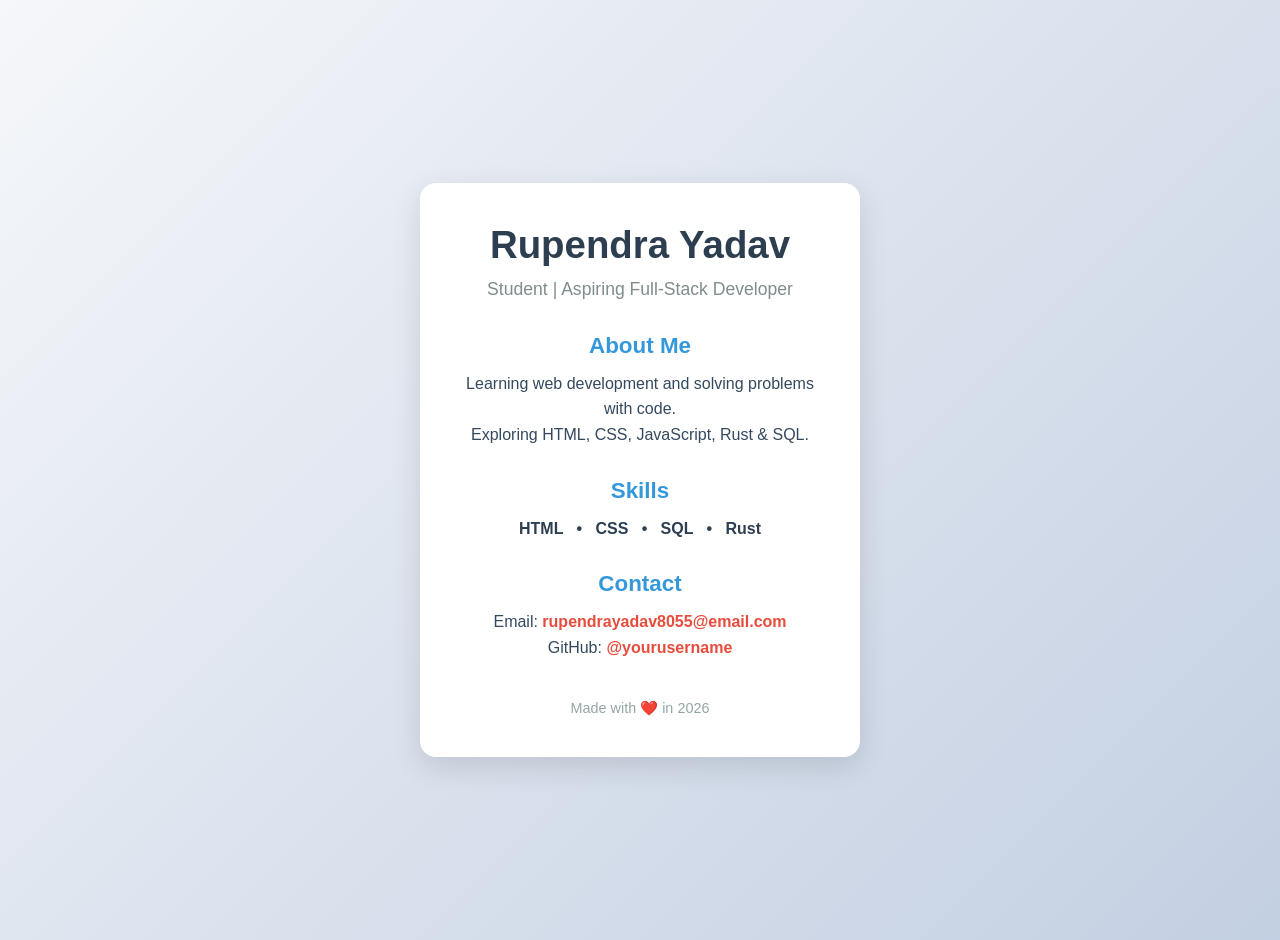
==== index.html @ 5c4924e8 "Add files via upload" ====
<!DOCTYPE html>
<html lang="en">
<head>
  <meta charset="UTF-8" />
  <meta name="viewport" content="width=device-width, initial-scale=1.0"/>
  <title>Rupendra Yadav - Portfolio</title>
  <style>
    body {
      font-family: 'Segoe UI', Arial, sans-serif;
      background: linear-gradient(135deg, #f5f7fa 0%, #c3cfe2 100%);
      margin: 0;
      padding: 20px;
      min-height: 100vh;
      display: flex;
      justify-content: center;
      align-items: center;
    }

    .card {
      background: white;
      padding: 40px 30px;
      width: 100%;
      max-width: 380px;
      border-radius: 16px;
      box-shadow: 0 10px 30px rgba(0,0,0,0.12);
      text-align: center;
    }

    h1 {
      margin: 0 0 8px;
      color: #2c3e50;
      font-size: 2.4em;
    }

    .tagline {
      color: #7f8c8d;
      font-size: 1.1em;
      margin: 0 0 30px;
    }

    h3 {
      color: #3498db;
      margin: 30px 0 12px;
      font-size: 1.4em;
    }

    p {
      color: #34495e;
      line-height: 1.6;
      margin: 8px 0;
    }

    .skills {
      font-weight: bold;
      color: #2c3e50;
    }

    .contact a {
      color: #e74c3c;
      text-decoration: none;
      font-weight: bold;
    }

    .contact a:hover {
      text-decoration: underline;
    }

    footer {
      margin-top: 40px;
      font-size: 0.9em;
      color: #95a5a6;
    }
  </style>
</head>
<body>

<div class="card">
  <h1>Rupendra Yadav</h1>
  <p class="tagline">Student | Aspiring Full-Stack Developer</p>

  <h3>About Me</h3>
  <p>Learning web development and solving problems with code.<br>Exploring HTML, CSS, JavaScript, Rust & SQL.</p>

  <h3>Skills</h3>
  <p class="skills">HTML &nbsp; • &nbsp; CSS &nbsp; • &nbsp; SQL &nbsp; • &nbsp; Rust</p>

  <h3>Contact</h3>
  <p class="contact">
    Email: <a href="mailto:rupendrayadav8055@email.com">rupendrayadav8055@email.com</a><br>
    GitHub: <a href="https://github.com/yourusername" target="_blank">@yourusername</a>
  </p>

  <footer>Made with ❤️ in 2026</footer>
</div>

</body>
</html>
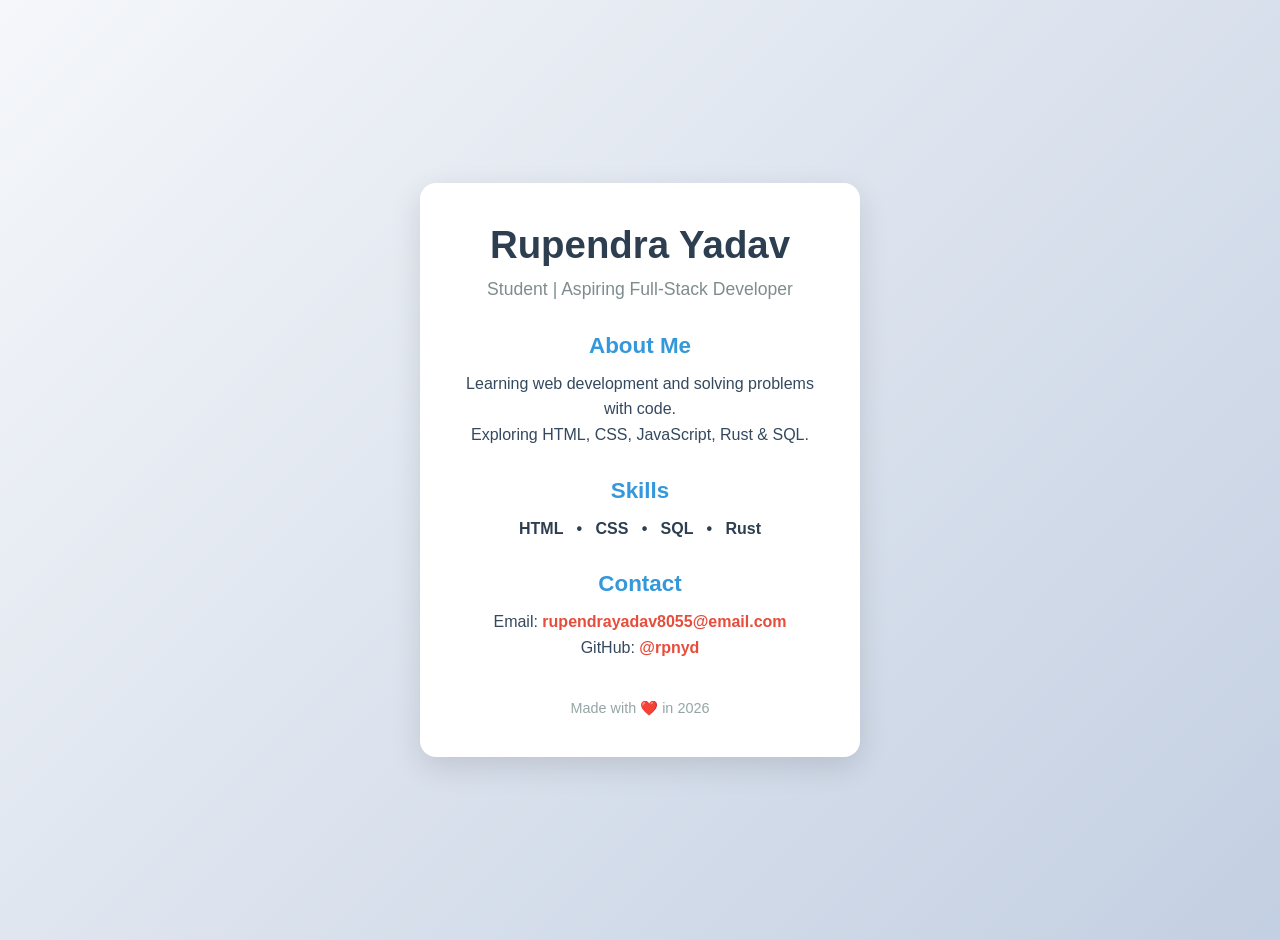
==== commit e3b74f07: "Update index.html" ====
--- a/index.html
+++ b/index.html
@@ -87,11 +87,12 @@
   <h3>Contact</h3>
   <p class="contact">
     Email: <a href="mailto:rupendrayadav8055@email.com">rupendrayadav8055@email.com</a><br>
-    GitHub: <a href="https://github.com/yourusername" target="_blank">@yourusername</a>
+    GitHub: <a href="https://github.com/yourusername" target="_blank">@rpnyd</a>
   </p>
 
   <footer>Made with ❤️ in 2026</footer>
 </div>
 
 </body>
-</html>+
+</html>
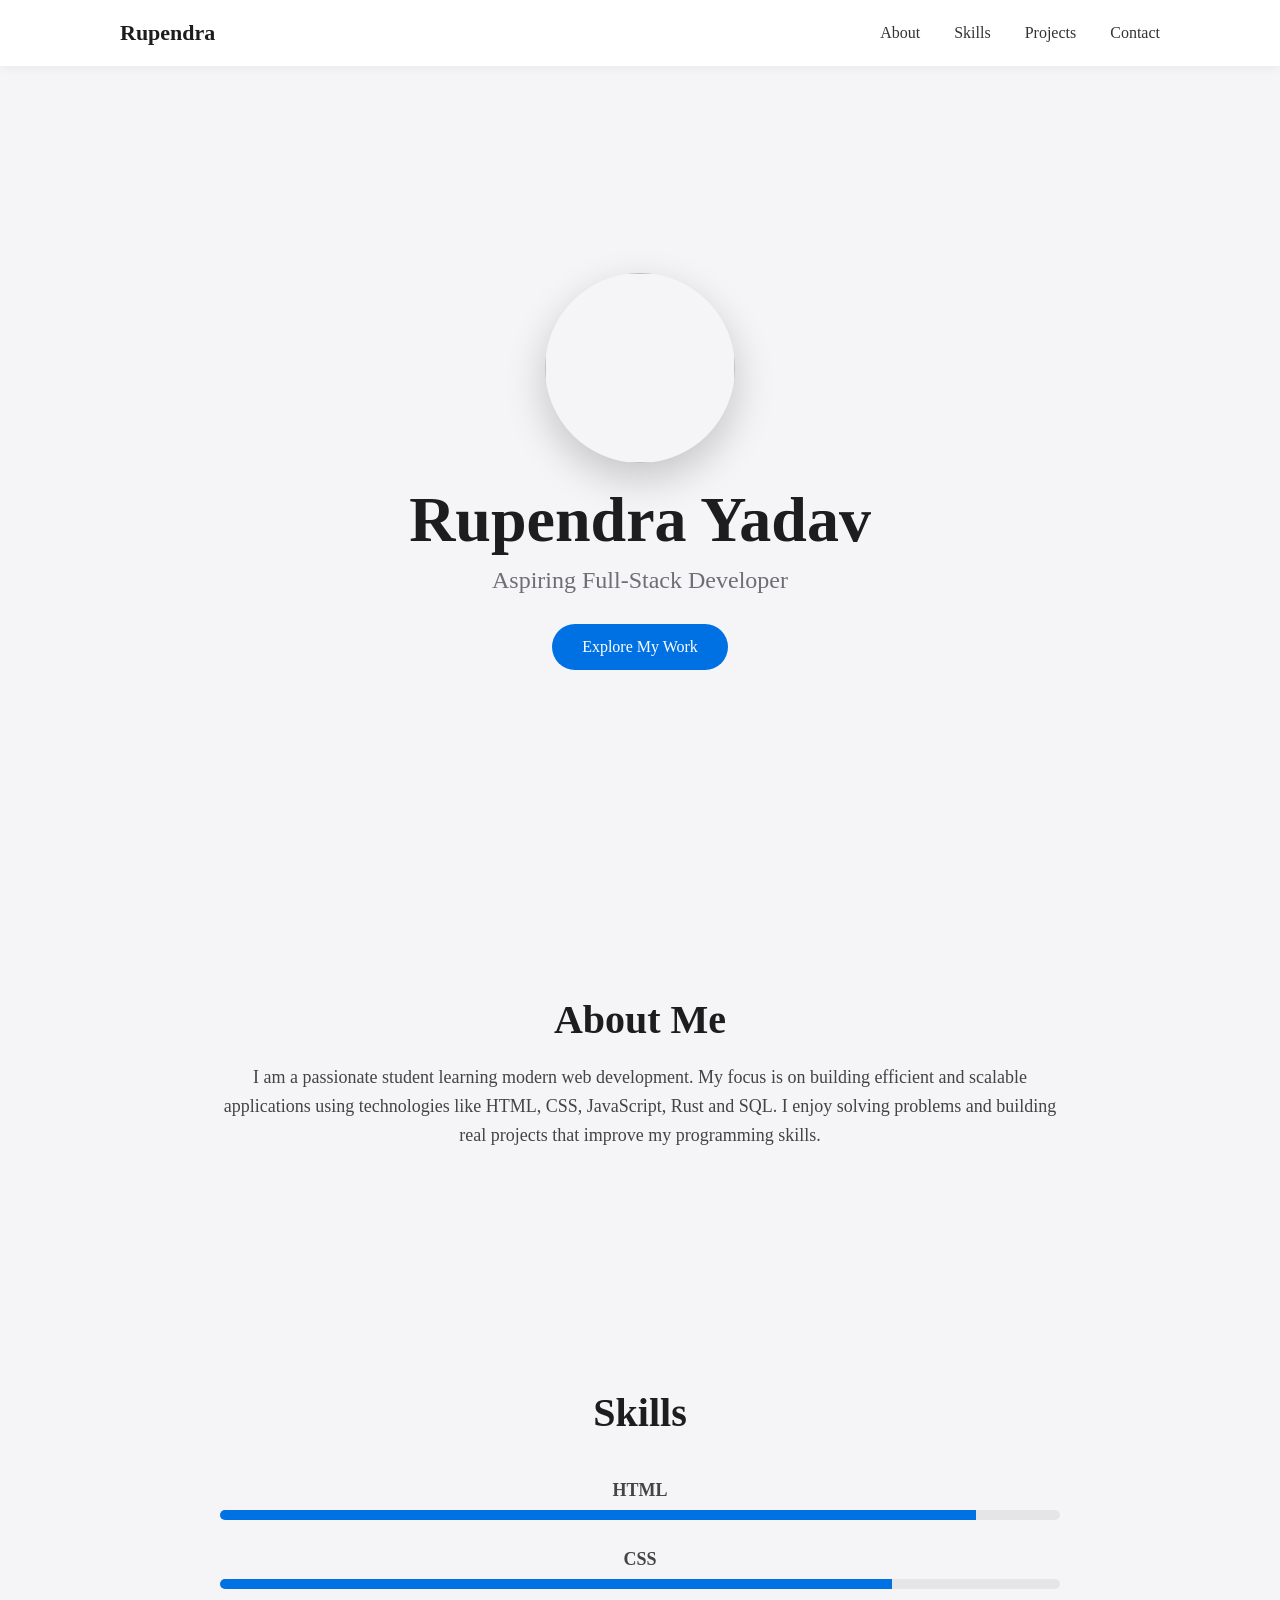
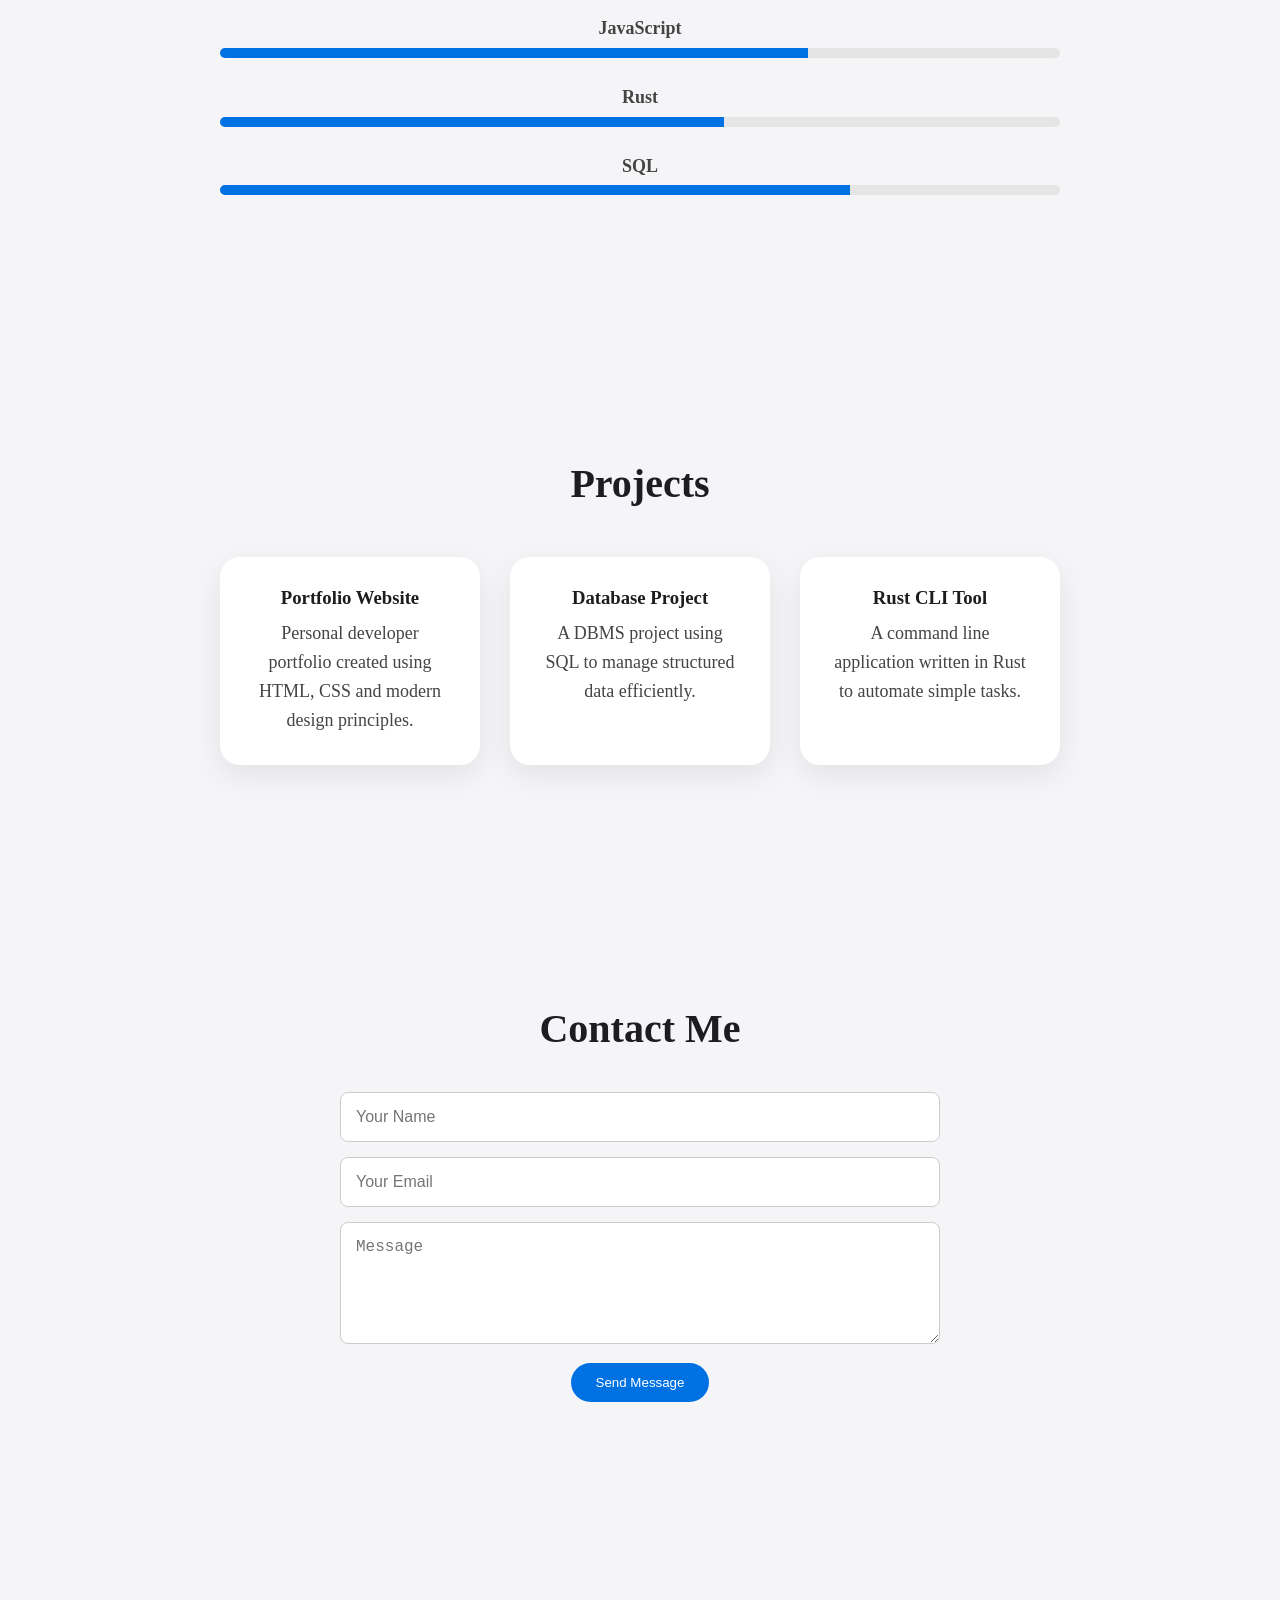
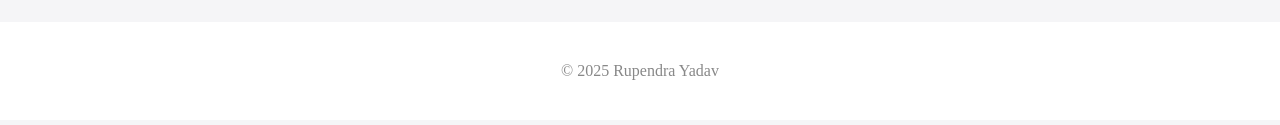
==== commit 8e1ce937: "Update index.html" ====
--- a/index.html
+++ b/index.html
@@ -1,98 +1,399 @@
 <!DOCTYPE html>
 <html lang="en">
 <head>
-  <meta charset="UTF-8" />
-  <meta name="viewport" content="width=device-width, initial-scale=1.0"/>
-  <title>Rupendra Yadav - Portfolio</title>
-  <style>
-    body {
-      font-family: 'Segoe UI', Arial, sans-serif;
-      background: linear-gradient(135deg, #f5f7fa 0%, #c3cfe2 100%);
-      margin: 0;
-      padding: 20px;
-      min-height: 100vh;
-      display: flex;
-      justify-content: center;
-      align-items: center;
-    }
-
-    .card {
-      background: white;
-      padding: 40px 30px;
-      width: 100%;
-      max-width: 380px;
-      border-radius: 16px;
-      box-shadow: 0 10px 30px rgba(0,0,0,0.12);
-      text-align: center;
-    }
-
-    h1 {
-      margin: 0 0 8px;
-      color: #2c3e50;
-      font-size: 2.4em;
-    }
-
-    .tagline {
-      color: #7f8c8d;
-      font-size: 1.1em;
-      margin: 0 0 30px;
-    }
-
-    h3 {
-      color: #3498db;
-      margin: 30px 0 12px;
-      font-size: 1.4em;
-    }
-
-    p {
-      color: #34495e;
-      line-height: 1.6;
-      margin: 8px 0;
-    }
-
-    .skills {
-      font-weight: bold;
-      color: #2c3e50;
-    }
-
-    .contact a {
-      color: #e74c3c;
-      text-decoration: none;
-      font-weight: bold;
-    }
-
-    .contact a:hover {
-      text-decoration: underline;
-    }
-
-    footer {
-      margin-top: 40px;
-      font-size: 0.9em;
-      color: #95a5a6;
-    }
-  </style>
+
+<meta charset="UTF-8">
+<meta name="viewport" content="width=device-width, initial-scale=1.0">
+<title>Rupendra Yadav | Developer Portfolio</title>
+
+<style>
+
+/* GLOBAL */
+
+*{
+margin:0;
+padding:0;
+box-sizing:border-box;
+}
+
+body{
+font-family:-apple-system,BlinkMacSystemFont,"Segoe UI",Roboto;
+background:#f5f5f7;
+color:#1d1d1f;
+scroll-behavior:smooth;
+}
+
+/* NAVBAR */
+
+nav{
+display:flex;
+justify-content:space-between;
+align-items:center;
+padding:20px 120px;
+background:white;
+box-shadow:0 2px 10px rgba(0,0,0,0.05);
+position:sticky;
+top:0;
+z-index:100;
+}
+
+nav h2{
+font-size:22px;
+}
+
+nav a{
+margin-left:30px;
+text-decoration:none;
+color:#333;
+font-weight:500;
+transition:0.3s;
+}
+
+nav a:hover{
+color:#0071e3;
+}
+
+/* HERO */
+
+.hero{
+height:90vh;
+display:flex;
+flex-direction:column;
+justify-content:center;
+align-items:center;
+text-align:center;
+}
+
+.profile{
+width:190px;
+height:190px;
+border-radius:50%;
+object-fit:cover;
+box-shadow:0 15px 40px rgba(0,0,0,0.2);
+margin-bottom:20px;
+}
+
+.hero h1{
+font-size:64px;
+margin-bottom:10px;
+}
+
+.hero p{
+font-size:24px;
+color:#6e6e73;
+}
+
+.btn{
+margin-top:30px;
+padding:14px 30px;
+background:#0071e3;
+color:white;
+border-radius:30px;
+text-decoration:none;
+font-weight:500;
+transition:0.3s;
+}
+
+.btn:hover{
+background:#0066cc;
+}
+
+/* SECTION */
+
+.section{
+padding:120px 220px;
+text-align:center;
+}
+
+.section h2{
+font-size:40px;
+margin-bottom:20px;
+}
+
+.section p{
+font-size:18px;
+line-height:1.6;
+color:#444;
+}
+
+/* SKILLS */
+
+.skills{
+margin-top:40px;
+}
+
+.skill{
+margin-bottom:25px;
+}
+
+.skill p{
+font-weight:600;
+margin-bottom:5px;
+}
+
+.bar{
+width:100%;
+background:#e5e5e5;
+border-radius:20px;
+overflow:hidden;
+}
+
+.progress{
+height:10px;
+background:#0071e3;
+}
+
+/* PROJECTS */
+
+.projects{
+display:grid;
+grid-template-columns:repeat(3,1fr);
+gap:30px;
+margin-top:50px;
+}
+
+.card{
+background:white;
+padding:30px;
+border-radius:20px;
+box-shadow:0 10px 30px rgba(0,0,0,0.08);
+transition:0.3s;
+}
+
+.card:hover{
+transform:translateY(-10px);
+}
+
+.card h3{
+margin-bottom:10px;
+}
+
+/* CONTACT */
+
+.contact-form{
+max-width:600px;
+margin:auto;
+margin-top:40px;
+}
+
+.contact-form input,
+.contact-form textarea{
+
+width:100%;
+padding:15px;
+margin-bottom:15px;
+border:1px solid #ccc;
+border-radius:8px;
+font-size:16px;
+}
+
+.contact-form button{
+
+padding:12px 25px;
+background:#0071e3;
+color:white;
+border:none;
+border-radius:25px;
+cursor:pointer;
+}
+
+/* FOOTER */
+
+footer{
+margin-top:100px;
+padding:40px;
+text-align:center;
+color:#888;
+background:white;
+}
+
+</style>
 </head>
+
 <body>
 
+<!-- NAVBAR -->
+
+<nav>
+
+<h2>Rupendra</h2>
+
+<div>
+
+<a href="#about">About</a>
+<a href="#skills">Skills</a>
+<a href="#projects">Projects</a>
+<a href="#contact">Contact</a>
+
+</div>
+
+</nav>
+
+<!-- HERO -->
+
+<section class="hero">
+
+<img src="profile.jpg" class="profile">
+
+<h1>Rupendra Yadav</h1>
+
+<p>Aspiring Full-Stack Developer</p>
+
+<a href="#about" class="btn">Explore My Work</a>
+
+</section>
+
+<!-- ABOUT -->
+
+<section class="section" id="about">
+
+<h2>About Me</h2>
+
+<p>
+
+I am a passionate student learning modern web development.
+My focus is on building efficient and scalable applications
+using technologies like HTML, CSS, JavaScript, Rust and SQL.
+
+I enjoy solving problems and building real projects that
+improve my programming skills.
+
+</p>
+
+</section>
+
+<!-- SKILLS -->
+
+<section class="section" id="skills">
+
+<h2>Skills</h2>
+
+<div class="skills">
+
+<div class="skill">
+
+<p>HTML</p>
+
+<div class="bar">
+<div class="progress" style="width:90%"></div>
+</div>
+
+</div>
+
+<div class="skill">
+
+<p>CSS</p>
+
+<div class="bar">
+<div class="progress" style="width:80%"></div>
+</div>
+
+</div>
+
+<div class="skill">
+
+<p>JavaScript</p>
+
+<div class="bar">
+<div class="progress" style="width:70%"></div>
+</div>
+
+</div>
+
+<div class="skill">
+
+<p>Rust</p>
+
+<div class="bar">
+<div class="progress" style="width:60%"></div>
+</div>
+
+</div>
+
+<div class="skill">
+
+<p>SQL</p>
+
+<div class="bar">
+<div class="progress" style="width:75%"></div>
+</div>
+
+</div>
+
+</div>
+
+</section>
+
+<!-- PROJECTS -->
+
+<section class="section" id="projects">
+
+<h2>Projects</h2>
+
+<div class="projects">
+
 <div class="card">
-  <h1>Rupendra Yadav</h1>
-  <p class="tagline">Student | Aspiring Full-Stack Developer</p>
-
-  <h3>About Me</h3>
-  <p>Learning web development and solving problems with code.<br>Exploring HTML, CSS, JavaScript, Rust & SQL.</p>
-
-  <h3>Skills</h3>
-  <p class="skills">HTML &nbsp; • &nbsp; CSS &nbsp; • &nbsp; SQL &nbsp; • &nbsp; Rust</p>
-
-  <h3>Contact</h3>
-  <p class="contact">
-    Email: <a href="mailto:rupendrayadav8055@email.com">rupendrayadav8055@email.com</a><br>
-    GitHub: <a href="https://github.com/yourusername" target="_blank">@rpnyd</a>
-  </p>
-
-  <footer>Made with ❤️ in 2026</footer>
-</div>
+
+<h3>Portfolio Website</h3>
+
+<p>
+Personal developer portfolio created using HTML, CSS and
+modern design principles.
+</p>
+
+</div>
+
+<div class="card">
+
+<h3>Database Project</h3>
+
+<p>
+A DBMS project using SQL to manage structured data
+efficiently.
+</p>
+
+</div>
+
+<div class="card">
+
+<h3>Rust CLI Tool</h3>
+
+<p>
+A command line application written in Rust to automate
+simple tasks.
+</p>
+
+</div>
+
+</div>
+
+</section>
+
+<!-- CONTACT -->
+
+<section class="section" id="contact">
+
+<h2>Contact Me</h2>
+
+<div class="contact-form">
+
+<input type="text" placeholder="Your Name">
+
+<input type="email" placeholder="Your Email">
+
+<textarea rows="5" placeholder="Message"></textarea>
+
+<button>Send Message</button>
+
+</div>
+
+</section>
+
+<footer>
+
+© 2025 Rupendra Yadav
+
+</footer>
 
 </body>
-
 </html>
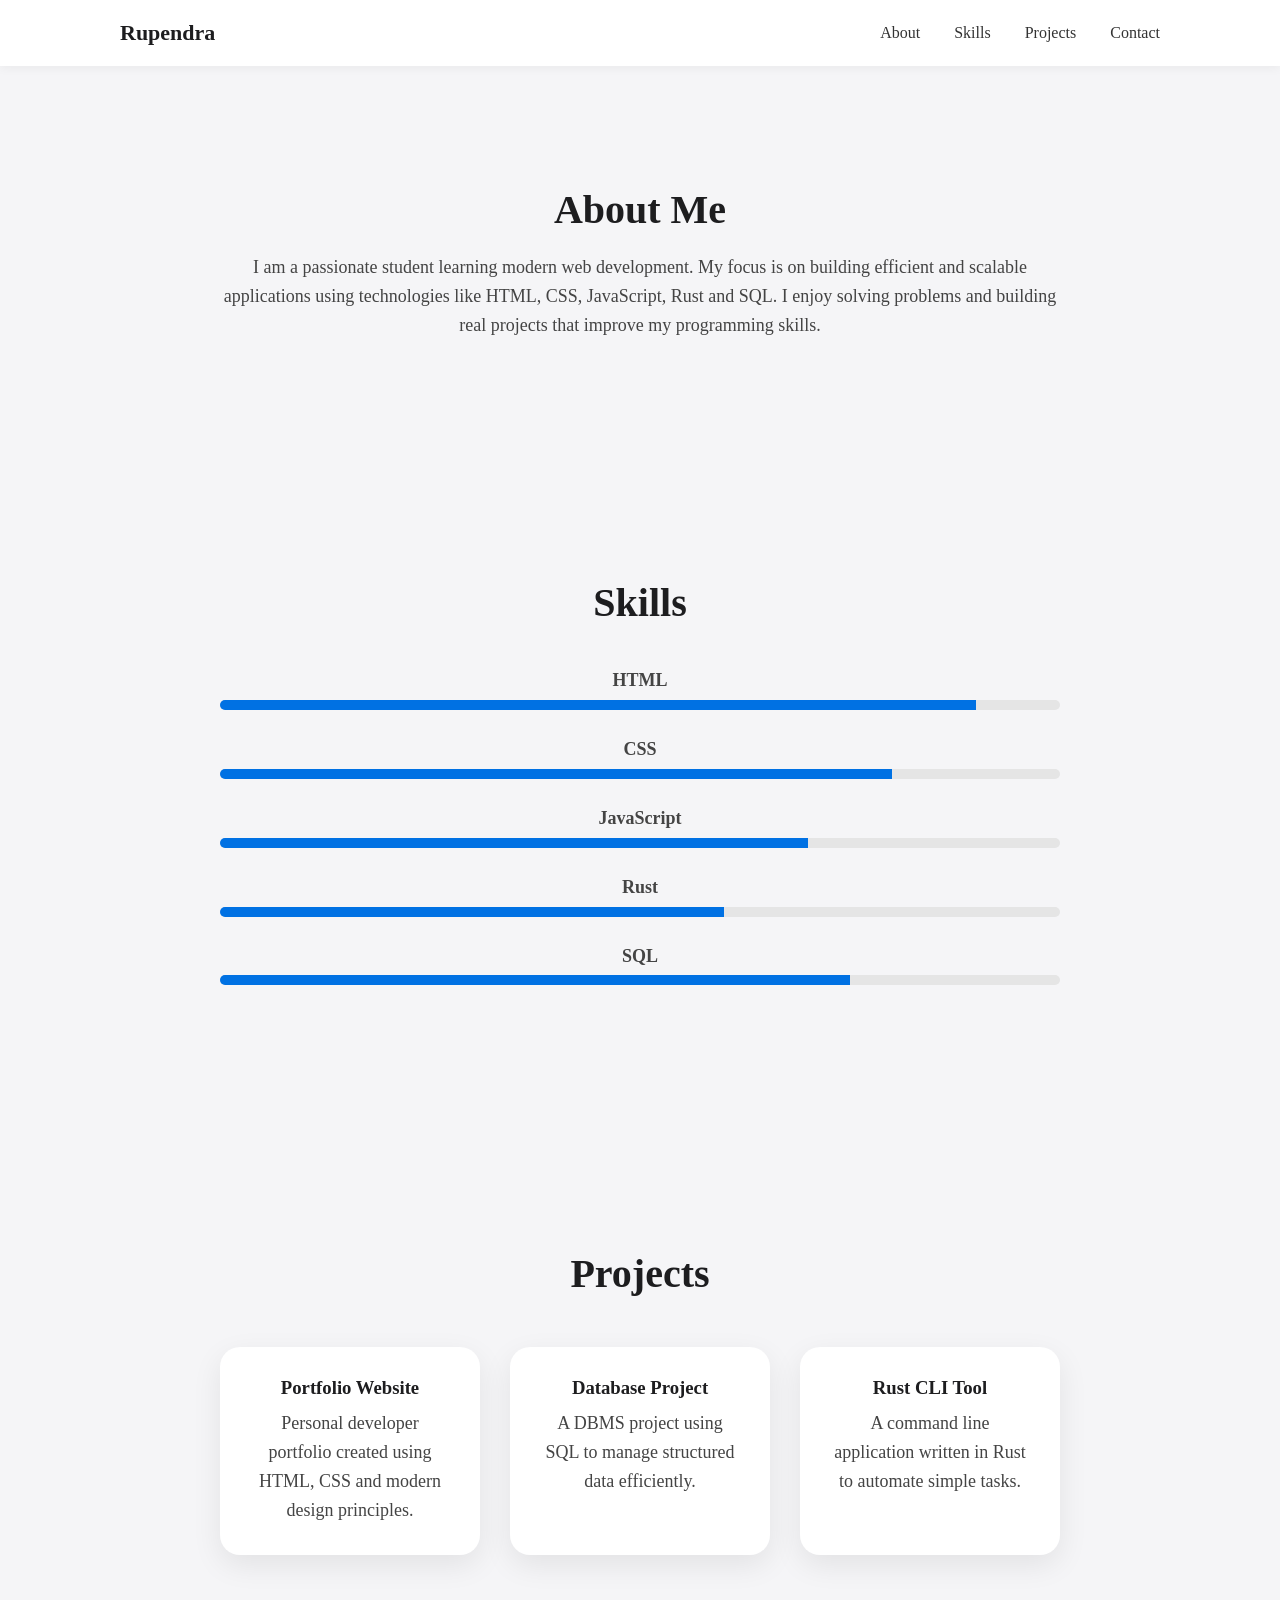
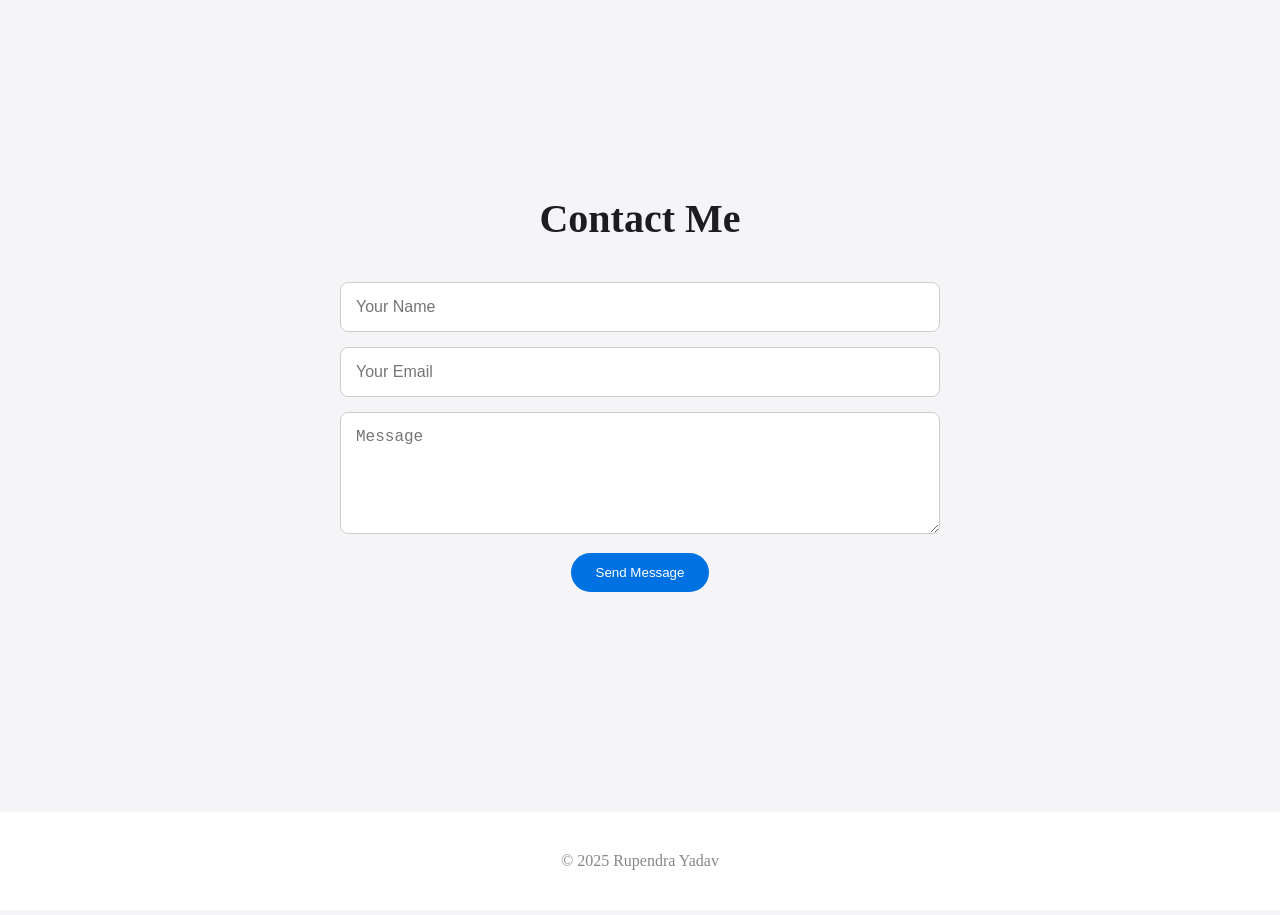
==== commit 36ff91d8: "Update index.html" ====
--- a/index.html
+++ b/index.html
@@ -229,19 +229,7 @@
 
 </nav>
 
-<!-- HERO -->
-
-<section class="hero">
-
-<img src="profile.jpg" class="profile">
-
-<h1>Rupendra Yadav</h1>
-
-<p>Aspiring Full-Stack Developer</p>
-
-<a href="#about" class="btn">Explore My Work</a>
-
-</section>
+
 
 <!-- ABOUT -->
 
@@ -397,3 +385,4 @@
 
 </body>
 </html>
+
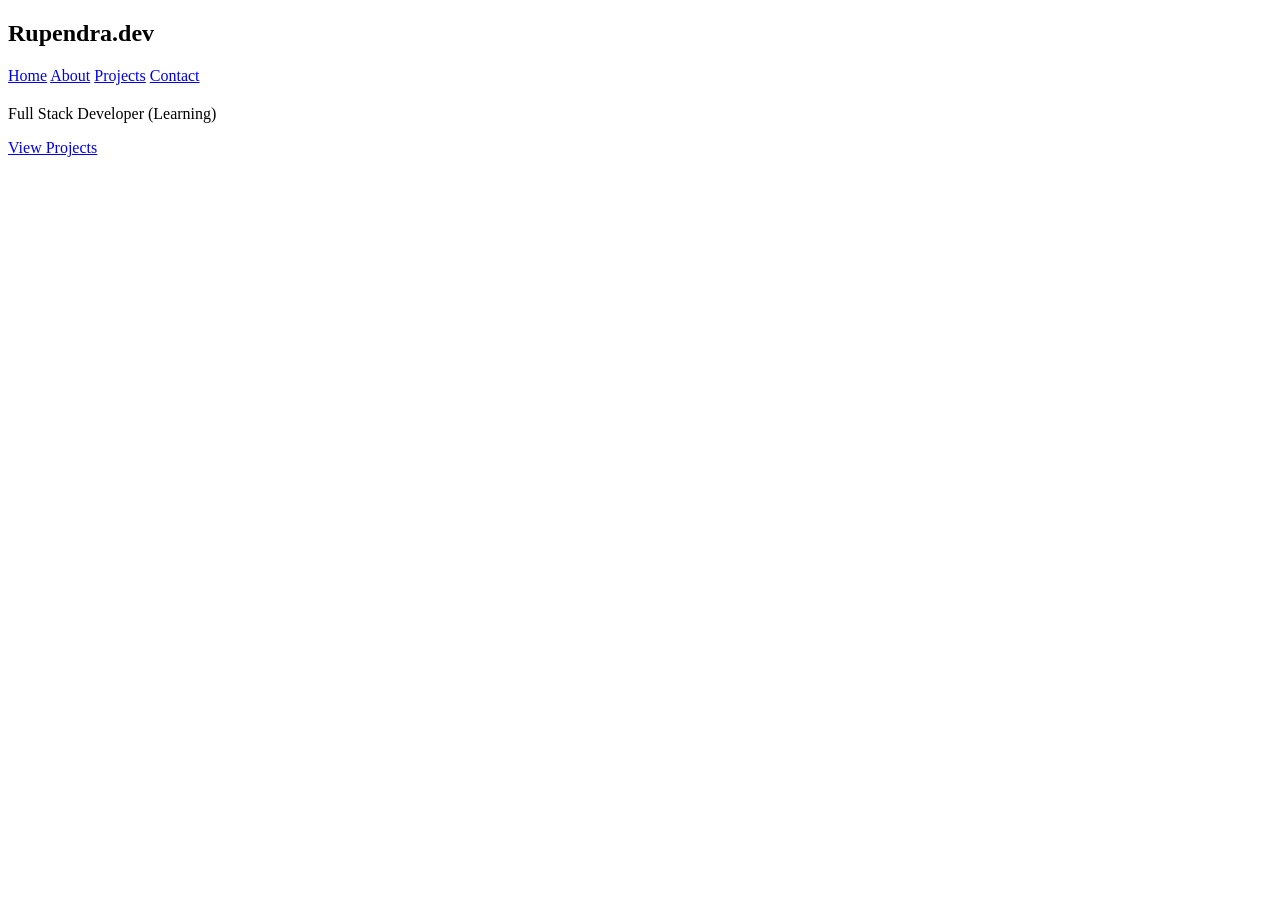
==== commit 2f816f12: "Update index.html" ====
--- a/index.html
+++ b/index.html
@@ -1,388 +1,42 @@
 <!DOCTYPE html>
-<html lang="en">
+<html>
 <head>
 
 <meta charset="UTF-8">
-<meta name="viewport" content="width=device-width, initial-scale=1.0">
-<title>Rupendra Yadav | Developer Portfolio</title>
+<title>Rupendra.dev</title>
 
-<style>
+<link rel="stylesheet" href="css/style.css">
 
-/* GLOBAL */
-
-*{
-margin:0;
-padding:0;
-box-sizing:border-box;
-}
-
-body{
-font-family:-apple-system,BlinkMacSystemFont,"Segoe UI",Roboto;
-background:#f5f5f7;
-color:#1d1d1f;
-scroll-behavior:smooth;
-}
-
-/* NAVBAR */
-
-nav{
-display:flex;
-justify-content:space-between;
-align-items:center;
-padding:20px 120px;
-background:white;
-box-shadow:0 2px 10px rgba(0,0,0,0.05);
-position:sticky;
-top:0;
-z-index:100;
-}
-
-nav h2{
-font-size:22px;
-}
-
-nav a{
-margin-left:30px;
-text-decoration:none;
-color:#333;
-font-weight:500;
-transition:0.3s;
-}
-
-nav a:hover{
-color:#0071e3;
-}
-
-/* HERO */
-
-.hero{
-height:90vh;
-display:flex;
-flex-direction:column;
-justify-content:center;
-align-items:center;
-text-align:center;
-}
-
-.profile{
-width:190px;
-height:190px;
-border-radius:50%;
-object-fit:cover;
-box-shadow:0 15px 40px rgba(0,0,0,0.2);
-margin-bottom:20px;
-}
-
-.hero h1{
-font-size:64px;
-margin-bottom:10px;
-}
-
-.hero p{
-font-size:24px;
-color:#6e6e73;
-}
-
-.btn{
-margin-top:30px;
-padding:14px 30px;
-background:#0071e3;
-color:white;
-border-radius:30px;
-text-decoration:none;
-font-weight:500;
-transition:0.3s;
-}
-
-.btn:hover{
-background:#0066cc;
-}
-
-/* SECTION */
-
-.section{
-padding:120px 220px;
-text-align:center;
-}
-
-.section h2{
-font-size:40px;
-margin-bottom:20px;
-}
-
-.section p{
-font-size:18px;
-line-height:1.6;
-color:#444;
-}
-
-/* SKILLS */
-
-.skills{
-margin-top:40px;
-}
-
-.skill{
-margin-bottom:25px;
-}
-
-.skill p{
-font-weight:600;
-margin-bottom:5px;
-}
-
-.bar{
-width:100%;
-background:#e5e5e5;
-border-radius:20px;
-overflow:hidden;
-}
-
-.progress{
-height:10px;
-background:#0071e3;
-}
-
-/* PROJECTS */
-
-.projects{
-display:grid;
-grid-template-columns:repeat(3,1fr);
-gap:30px;
-margin-top:50px;
-}
-
-.card{
-background:white;
-padding:30px;
-border-radius:20px;
-box-shadow:0 10px 30px rgba(0,0,0,0.08);
-transition:0.3s;
-}
-
-.card:hover{
-transform:translateY(-10px);
-}
-
-.card h3{
-margin-bottom:10px;
-}
-
-/* CONTACT */
-
-.contact-form{
-max-width:600px;
-margin:auto;
-margin-top:40px;
-}
-
-.contact-form input,
-.contact-form textarea{
-
-width:100%;
-padding:15px;
-margin-bottom:15px;
-border:1px solid #ccc;
-border-radius:8px;
-font-size:16px;
-}
-
-.contact-form button{
-
-padding:12px 25px;
-background:#0071e3;
-color:white;
-border:none;
-border-radius:25px;
-cursor:pointer;
-}
-
-/* FOOTER */
-
-footer{
-margin-top:100px;
-padding:40px;
-text-align:center;
-color:#888;
-background:white;
-}
-
-</style>
 </head>
 
 <body>
 
-<!-- NAVBAR -->
-
 <nav>
 
-<h2>Rupendra</h2>
+<h2>Rupendra.dev</h2>
 
 <div>
 
-<a href="#about">About</a>
-<a href="#skills">Skills</a>
-<a href="#projects">Projects</a>
-<a href="#contact">Contact</a>
+<a href="index.html">Home</a>
+<a href="about.html">About</a>
+<a href="projects.html">Projects</a>
+<a href="contact.html">Contact</a>
 
 </div>
 
 </nav>
 
+<section class="hero">
 
+<h1 class="typing"></h1>
 
-<!-- ABOUT -->
+<p>Full Stack Developer (Learning)</p>
 
-<section class="section" id="about">
-
-<h2>About Me</h2>
-
-<p>
-
-I am a passionate student learning modern web development.
-My focus is on building efficient and scalable applications
-using technologies like HTML, CSS, JavaScript, Rust and SQL.
-
-I enjoy solving problems and building real projects that
-improve my programming skills.
-
-</p>
+<a class="btn" href="projects.html">View Projects</a>
 
 </section>
 
-<!-- SKILLS -->
-
-<section class="section" id="skills">
-
-<h2>Skills</h2>
-
-<div class="skills">
-
-<div class="skill">
-
-<p>HTML</p>
-
-<div class="bar">
-<div class="progress" style="width:90%"></div>
-</div>
-
-</div>
-
-<div class="skill">
-
-<p>CSS</p>
-
-<div class="bar">
-<div class="progress" style="width:80%"></div>
-</div>
-
-</div>
-
-<div class="skill">
-
-<p>JavaScript</p>
-
-<div class="bar">
-<div class="progress" style="width:70%"></div>
-</div>
-
-</div>
-
-<div class="skill">
-
-<p>Rust</p>
-
-<div class="bar">
-<div class="progress" style="width:60%"></div>
-</div>
-
-</div>
-
-<div class="skill">
-
-<p>SQL</p>
-
-<div class="bar">
-<div class="progress" style="width:75%"></div>
-</div>
-
-</div>
-
-</div>
-
-</section>
-
-<!-- PROJECTS -->
-
-<section class="section" id="projects">
-
-<h2>Projects</h2>
-
-<div class="projects">
-
-<div class="card">
-
-<h3>Portfolio Website</h3>
-
-<p>
-Personal developer portfolio created using HTML, CSS and
-modern design principles.
-</p>
-
-</div>
-
-<div class="card">
-
-<h3>Database Project</h3>
-
-<p>
-A DBMS project using SQL to manage structured data
-efficiently.
-</p>
-
-</div>
-
-<div class="card">
-
-<h3>Rust CLI Tool</h3>
-
-<p>
-A command line application written in Rust to automate
-simple tasks.
-</p>
-
-</div>
-
-</div>
-
-</section>
-
-<!-- CONTACT -->
-
-<section class="section" id="contact">
-
-<h2>Contact Me</h2>
-
-<div class="contact-form">
-
-<input type="text" placeholder="Your Name">
-
-<input type="email" placeholder="Your Email">
-
-<textarea rows="5" placeholder="Message"></textarea>
-
-<button>Send Message</button>
-
-</div>
-
-</section>
-
-<footer>
-
-© 2025 Rupendra Yadav
-
-</footer>
+<script src="js/script.js"></script>
 
 </body>
 </html>
-
